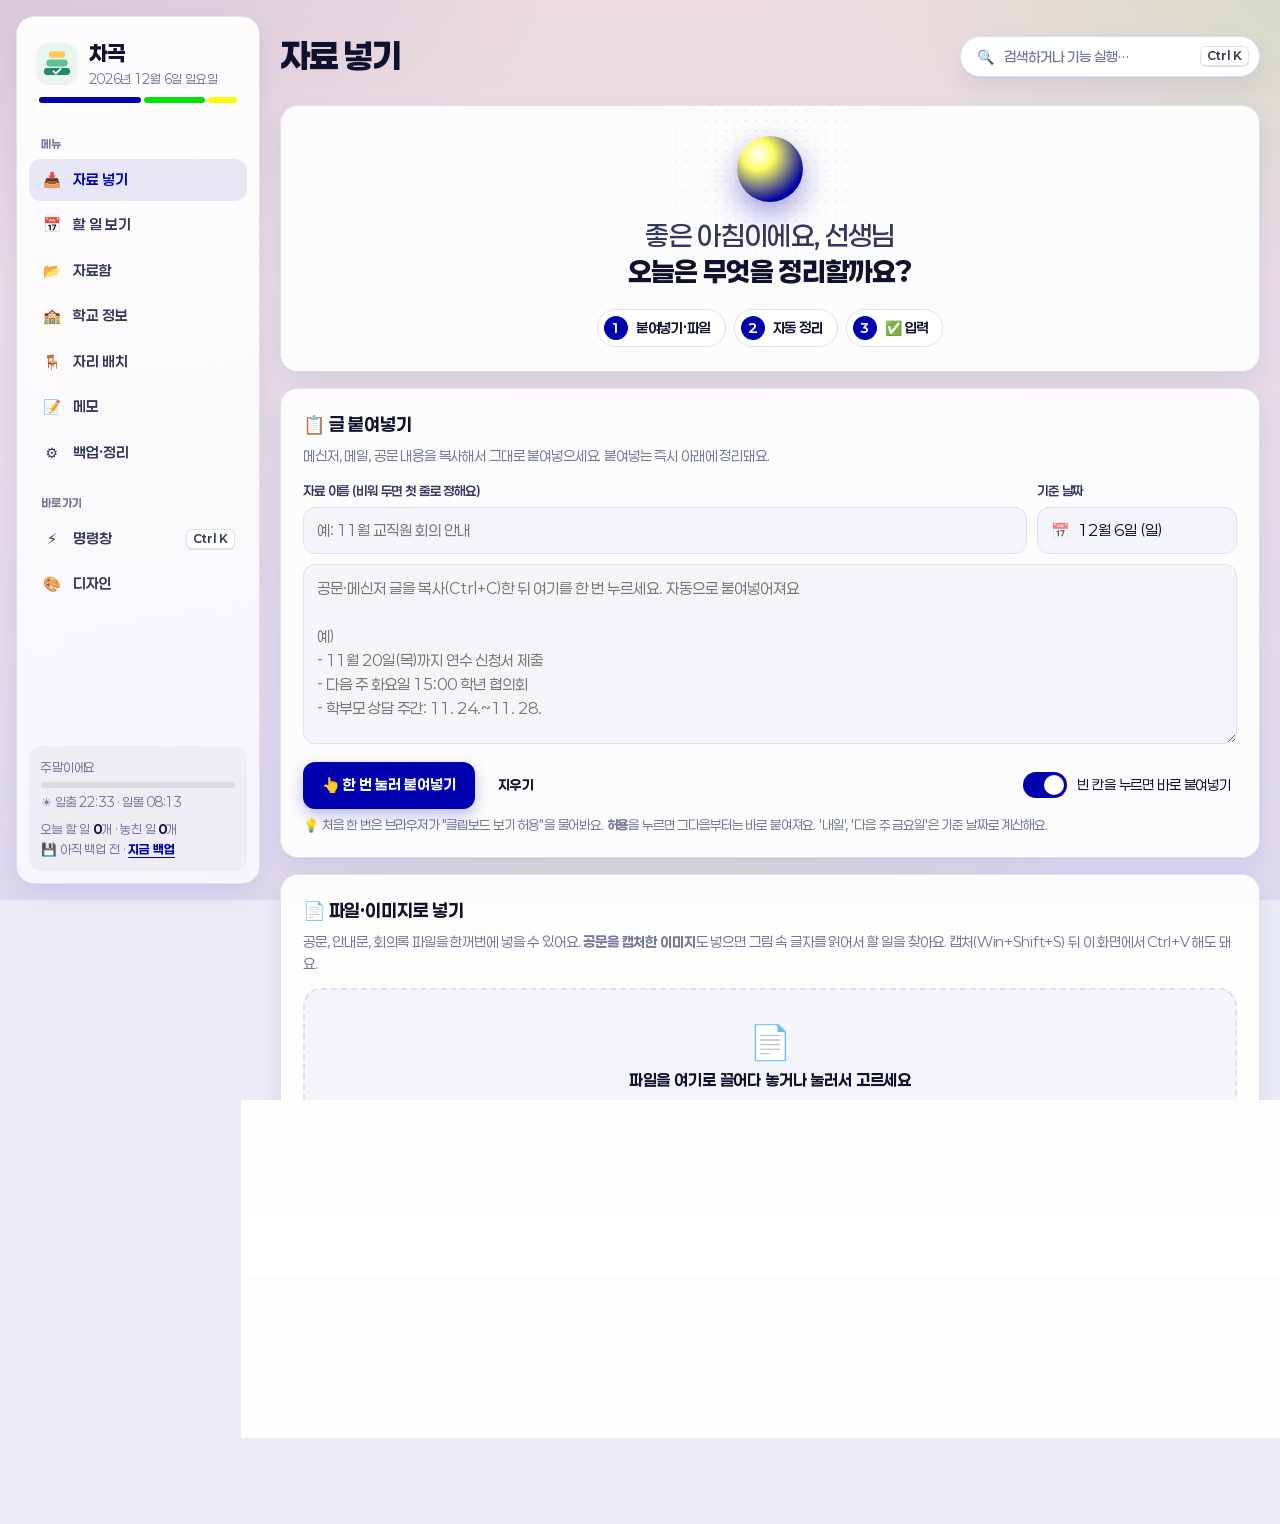
==== index.html @ f62fc5d1 "차곡 v1.5: 🪑 자리 배치 메뉴 추가 ('우리 반 자리' 통합) - 우리 반 자리 프로그램을 자리 배치 메뉴 안에 그대로 넣음 - 저장은 차곡 저장소(IndexedDB), 디자" ====
<!DOCTYPE html>
<html lang="ko" data-theme="chagok">
<head>
<meta charset="UTF-8">
<meta name="viewport" content="width=device-width, initial-scale=1">
<title>차곡 · 선생님 할 일 정리</title>
<meta name="description" content="차곡 v1.4 — 공문·메신저 글을 붙여넣으면 날짜별 할 일로 정리해 주는 선생님용 프로그램. 인터넷·설치·API 없이 HTML 파일 하나로 동작합니다.">
<link rel="icon" id="favicon" href="">
<meta name="theme-color" content="#EC6F5A">
<meta name="apple-mobile-web-app-capable" content="yes">
<meta name="mobile-web-app-capable" content="yes">
<meta name="apple-mobile-web-app-title" content="차곡">
<style id="paperlogy-font">
/* 글꼴: 페이퍼로지 (Paperlogy) — Copyright © 2024 PT& (www.designptn.com), Lee Juim.
   SIL Open Font License 1.1 (https://openfontlicense.org)에 따라 파일에 함께 넣어 배포합니다. 글꼴만 따로 판매할 수 없습니다. */
@font-face{font-family:'Paperlogy';font-weight:400;font-style:normal;font-display:swap;src:url([data-uri]) format('woff2')}
@font-face{font-family:'Paperlogy';font-weight:500;font-style:normal;font-display:swap;src:url([data-uri]) format('woff2')}
@font-face{font-family:'Paperlogy';font-weight:600;font-style:normal;font-display:swap;src:url([data-uri]) format('woff2')}
@font-face{font-family:'Paperlogy';font-weight:700;font-style:normal;font-display:swap;src:url([data-uri]) format('woff2')}
@font-face{font-family:'Paperlogy';font-weight:800;font-style:normal;font-display:swap;src:url([data-uri]) format('woff2')}
/* K-에듀파인 스타일 글꼴: 나눔고딕(Copyright (c) 2010 NHN Corporation)을 자주 쓰는 한글로 줄인 글꼴 'ChagokGothicE'
   나이스 스타일 글꼴: Noto Sans KR(Copyright 2014-2021 Adobe, Reserved Font Name 'Source')을 줄인 글꼴 'ChagokSansN'
   두 글꼴 모두 SIL Open Font License 1.1 (OFL.txt). 줄인 버전이라 원래 글꼴 이름을 쓰지 않았어요. */
@font-face{font-family:'ChagokGothicE';font-weight:400;font-style:normal;font-display:swap;src:url([data-uri]) format('woff2')}
@font-face{font-family:'ChagokGothicE';font-weight:700;font-style:normal;font-display:swap;src:url([data-uri]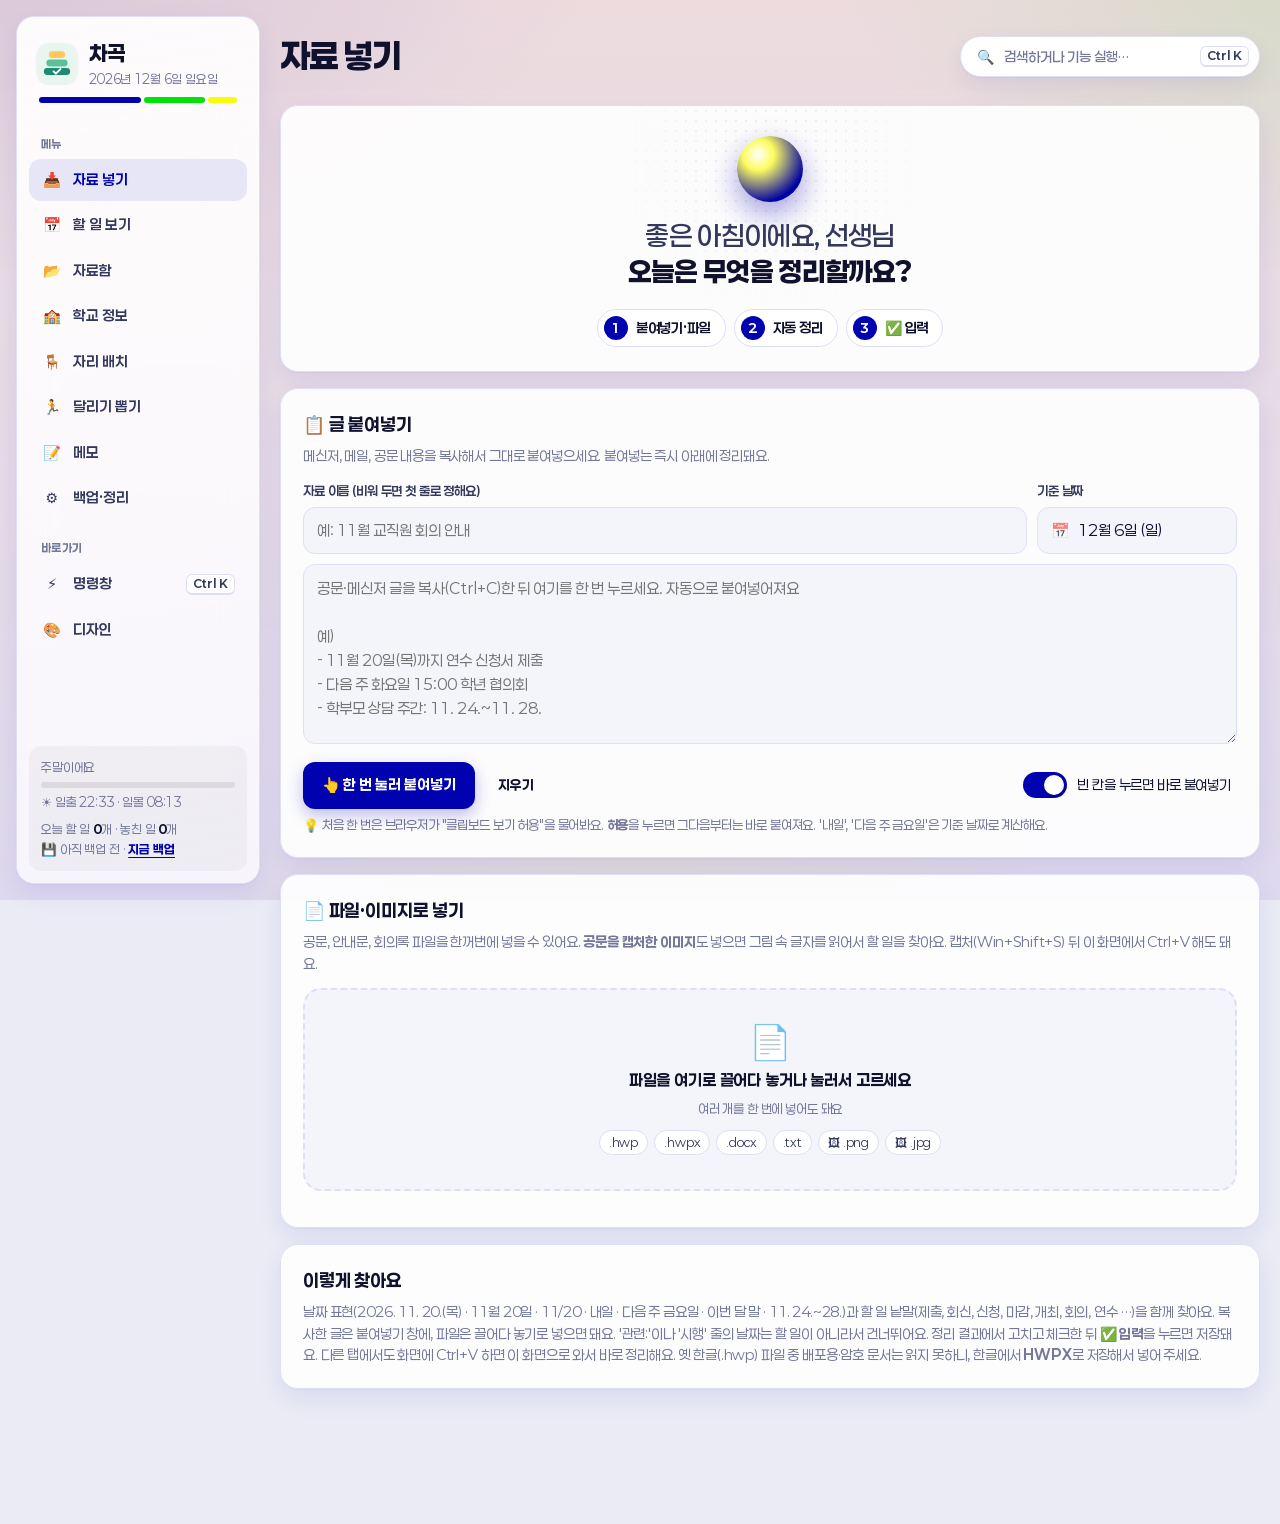
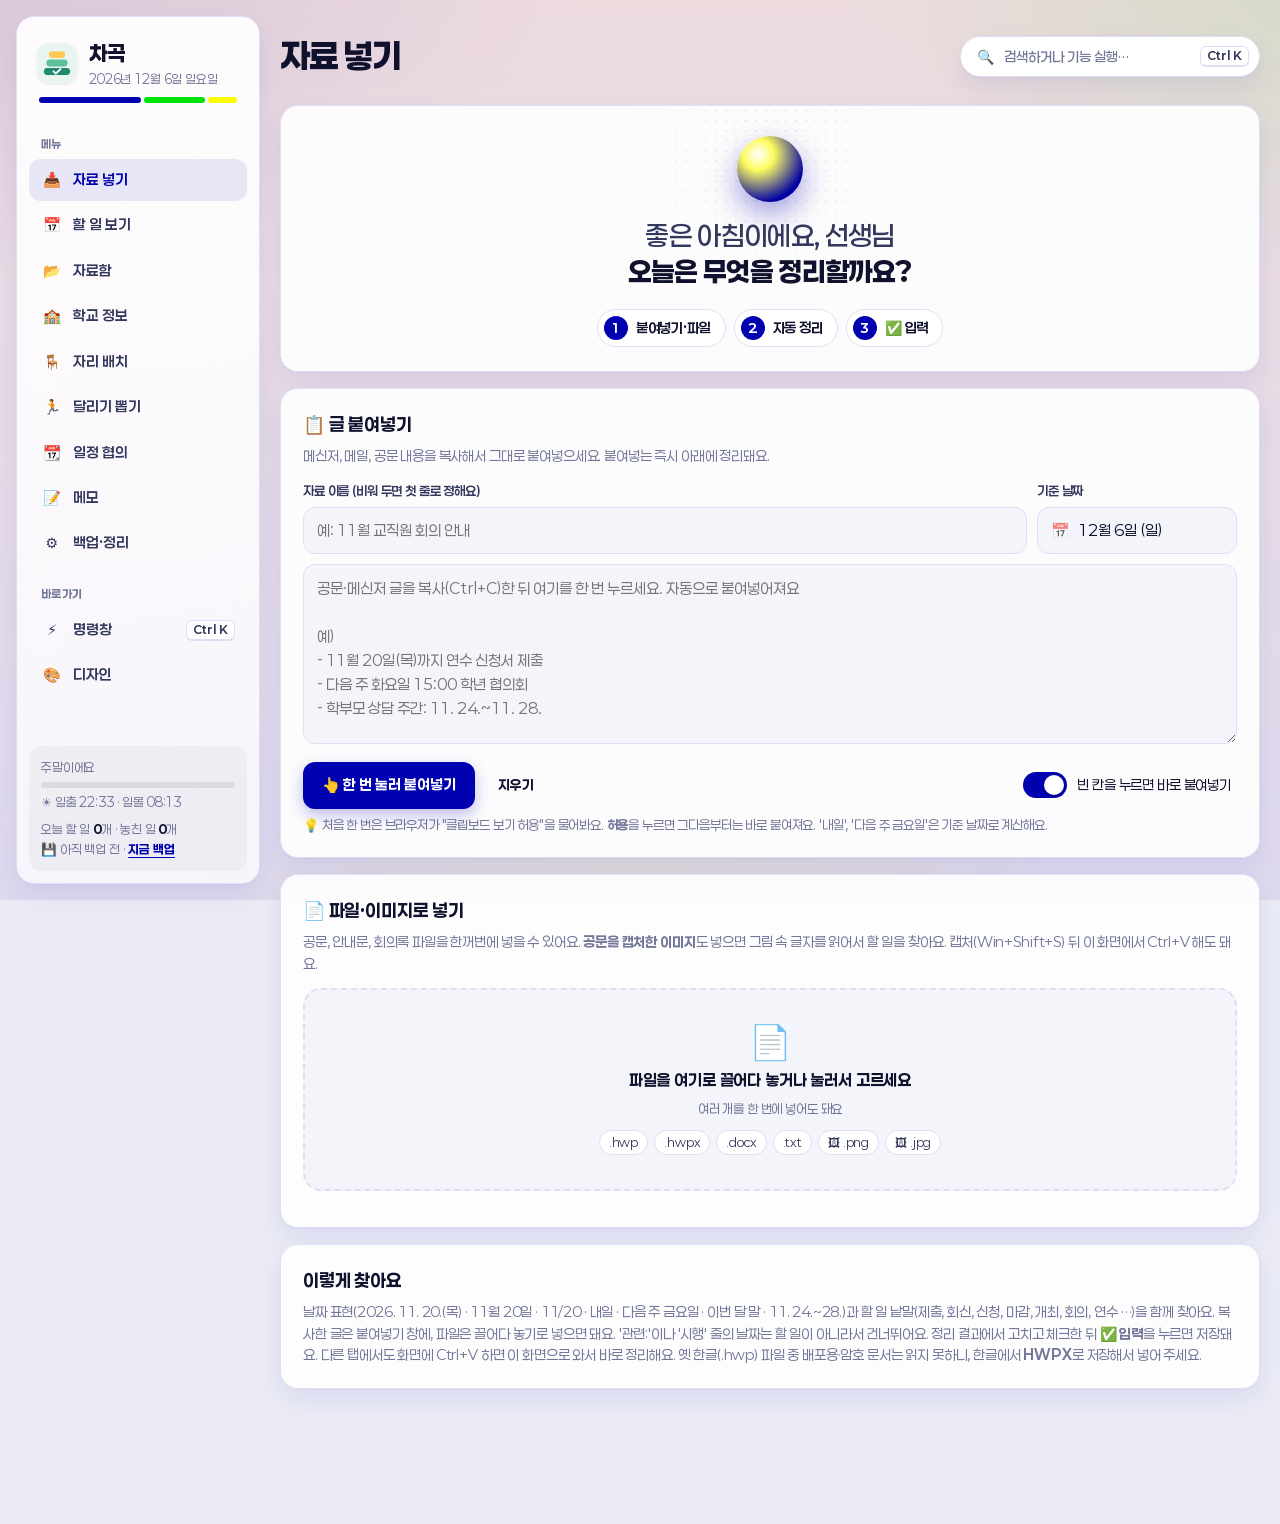
